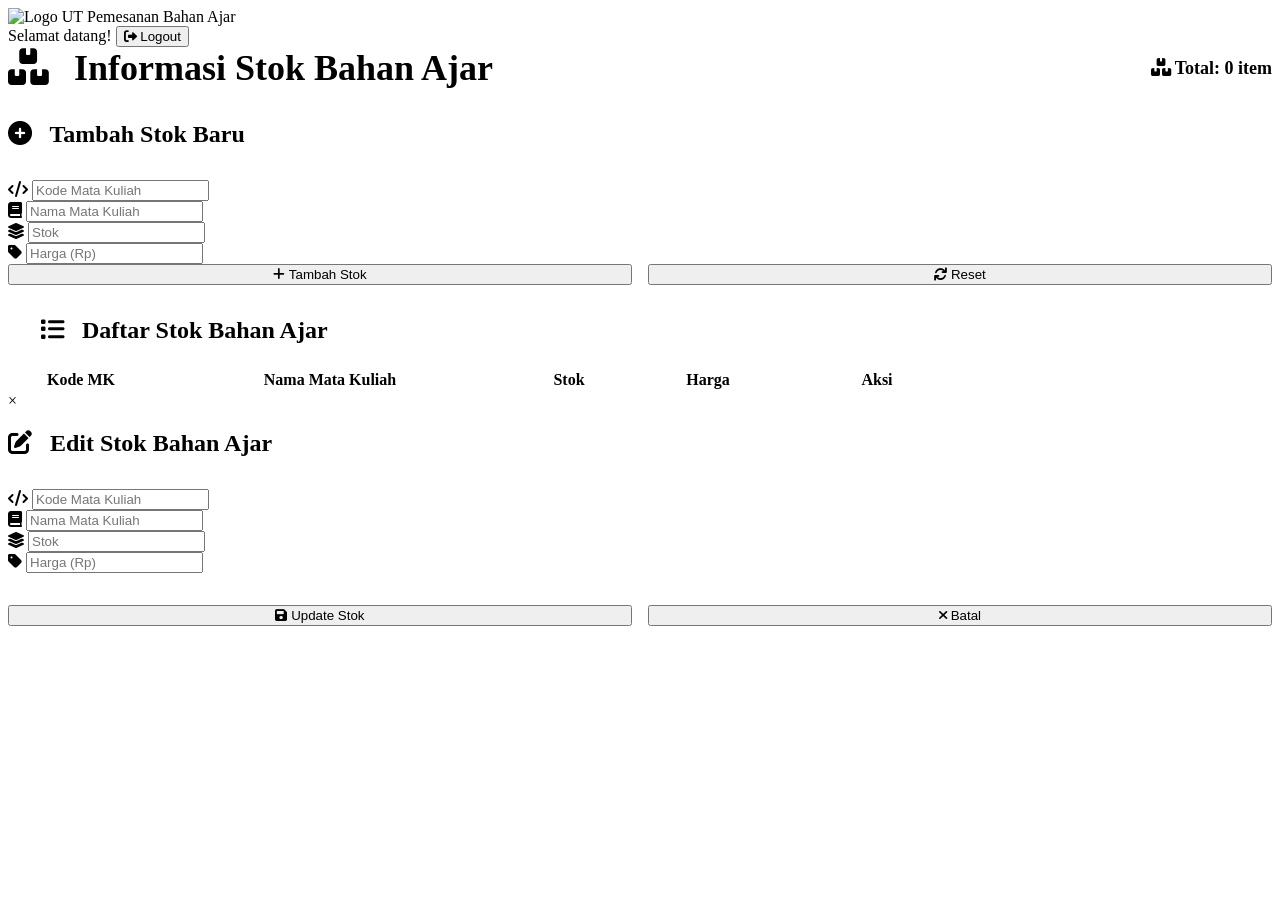
==== stok.html @ b4aaffbe "Create stok.html" ====
<!DOCTYPE html>
<html lang="id">
<head>
    <meta charset="UTF-8">
    <meta name="viewport" content="width=device-width, initial-scale=1.0">
    <title>Stok Bahan Ajar - Pemesanan Bahan Ajar</title>
    <link rel="stylesheet" href="css/style.css">
    <link href="https://fonts.googleapis.com/css2?family=Inter:wght@400;500;600;700;800&display=swap" rel="stylesheet">
    <link href="https://cdnjs.cloudflare.com/ajax/libs/font-awesome/6.0.0/css/all.min.css" rel="stylesheet">
</head>
<body>
    <nav class="navbar">
        <div class="nav-brand">
            <img src="assets/logo-ut.png" alt="Logo UT" class="nav-logo">
            <a href="dashboard.html" style="color: inherit; text-decoration: none;">
                <span>Pemesanan Bahan Ajar</span>
            </a>
        </div>
        <div class="nav-user">
            <span>Selamat datang!</span>
            <button class="btn-logout" onclick="logout()">
                <i class="fas fa-sign-out-alt"></i> Logout
            </button>
        </div>
    </nav>

    <div class="container">
        <div class="card" style="margin-bottom: 32px;">
            <div style="display: flex; justify-content: space-between; align-items: center; margin-bottom: 24px;">
                <h1 style="margin: 0; font-size: 2.25rem; color: var(--text-primary);">
                    <i class="fas fa-boxes" style="color: var(--primary-500); margin-right: 16px;"></i>
                    Informasi Stok Bahan Ajar
                </h1>
                <div id="totalStok" style="font-size: 18px; font-weight: 600; color: var(--text-secondary);">
                    <i class="fas fa-boxes"></i> Total: 0 item
                </div>
            </div>
        </div>

        <!-- Add Stock Section -->
        <div class="card">
            <h3 style="margin: 0 0 32px 0; color: var(--text-primary); font-size: 1.5rem;">
                <i class="fas fa-plus-circle" style="color: var(--secondary-500); margin-right: 12px;"></i>
                Tambah Stok Baru
            </h3>
            <form id="addStockForm">
                <div class="form-row">
                    <div class="input-group">
                        <i class="fas fa-code"></i>
                        <input type="text" id="kdMataKuliah" placeholder="Kode Mata Kuliah" required>
                    </div>
                    <div class="input-group">
                        <i class="fas fa-book"></i>
                        <input type="text" id="namaMataKuliah" placeholder="Nama Mata Kuliah" required>
                    </div>
                </div>
                <div class="form-row">
                    <div class="input-group">
                        <i class="fas fa-layer-group"></i>
                        <input type="number" id="stok" placeholder="Stok" min="0" required>
                    </div>
                    <div class="input-group">
                        <i class="fas fa-tag"></i>
                        <input type="number" id="harga" placeholder="Harga (Rp)" min="0" required>
                    </div>
                </div>
                <div style="display: flex; gap: 16px;">
                    <button type="submit" class="btn-primary" style="flex: 1;">
                        <i class="fas fa-plus"></i> Tambah Stok
                    </button>
                    <button type="reset" class="btn-secondary" style="flex: 1;">
                        <i class="fas fa-refresh"></i> Reset
                    </button>
                </div>
            </form>
        </div>

        <!-- Stock Table -->
        <div class="table-section">
            <div class="table-header" style="padding: 32px 32px 24px; border-bottom: 2px solid var(--border);">
                <h3 style="margin: 0; color: var(--text-primary); font-size: 1.5rem;">
                    <i class="fas fa-list" style="color: var(--primary-500); margin-right: 12px;"></i>
                    Daftar Stok Bahan Ajar
                </h3>
            </div>
            <div style="overflow-x: auto;">
                <table class="laporan-table">
                    <thead>
                        <tr>
                            <th style="width: 140px;">Kode MK</th>
                            <th style="width: 350px;">Nama Mata Kuliah</th>
                            <th style="width: 120px;">Stok</th>
                            <th style="width: 150px;">Harga</th>
                            <th style="width: 180px;">Aksi</th>
                        </tr>
                    </thead>
                    <tbody id="stockTableBody">
                    </tbody>
                </table>
            </div>
        </div>
    </div>

    <!-- Modal Edit Stok -->
    <div id="editModal" class="modal">
        <div class="modal-content">
            <span class="close" onclick="closeEditModal()">&times;</span>
            <h2 style="margin-bottom: 32px; color: var(--text-primary);">
                <i class="fas fa-edit" style="color: var(--primary-500); margin-right: 12px;"></i>
                Edit Stok Bahan Ajar
            </h2>
            <form id="editStockForm">
                <input type="hidden" id="editIndex">
                <div class="form-row">
                    <div class="input-group">
                        <i class="fas fa-code"></i>
                        <input type="text" id="editKdMataKuliah" placeholder="Kode Mata Kuliah" required>
                    </div>
                    <div class="input-group">
                        <i class="fas fa-book"></i>
                        <input type="text" id="editNamaMataKuliah" placeholder="Nama Mata Kuliah" required>
                    </div>
                </div>
                <div class="form-row">
                    <div class="input-group">
                        <i class="fas fa-layer-group"></i>
                        <input type="number" id="editStok" placeholder="Stok" min="0" required>
                    </div>
                    <div class="input-group">
                        <i class="fas fa-tag"></i>
                        <input type="number" id="editHarga" placeholder="Harga (Rp)" min="0" required>
                    </div>
                </div>
                <div style="display: flex; gap: 16px; margin-top: 32px;">
                    <button type="submit" class="btn-primary" style="flex: 1;">
                        <i class="fas fa-save"></i> Update Stok
                    </button>
                    <button type="button" class="btn-secondary" onclick="closeEditModal()" style="flex: 1;">
                        <i class="fas fa-times"></i> Batal
                    </button>
                </div>
            </form>
        </div>
    </div>

    <script src="js/script.js"></script>
    <script src="js/data.js"></script>
</body>
</html>
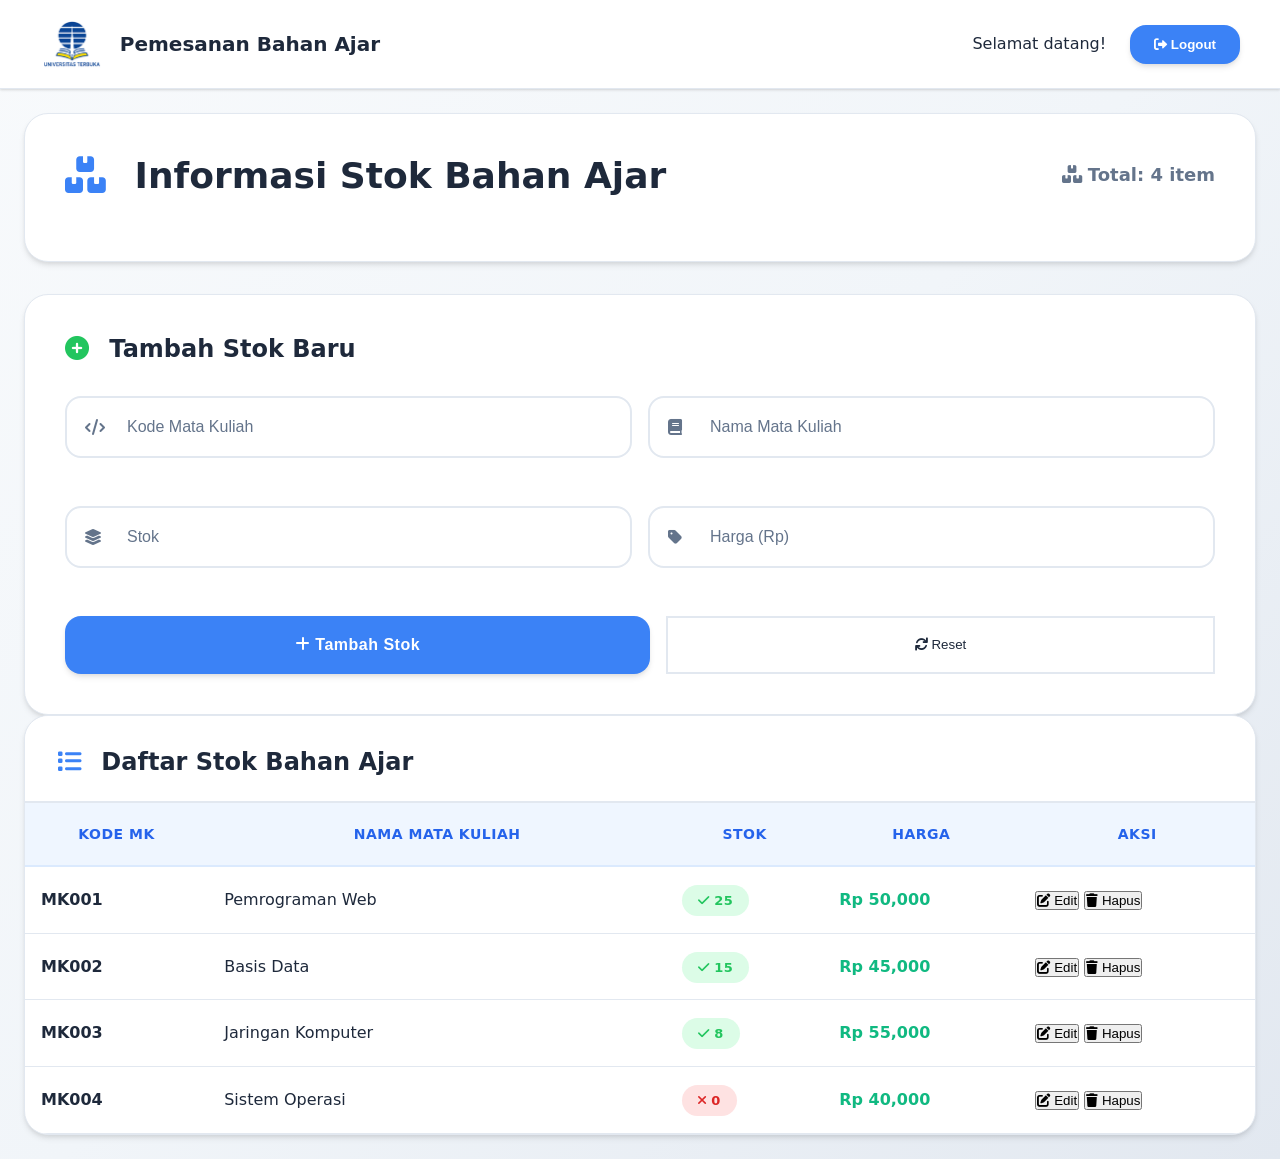
==== commit 01a08b3d: "Update stok.html" ====
--- a/stok.html
+++ b/stok.html
@@ -1,6 +1,7 @@
 <!DOCTYPE html>
 <html lang="id">
 <head>
+    <meta name="viewport" content="width=device-width, initial-scale=1.0, maximum-scale=1.0, user-scalable=no, viewport-fit=cover">
     <meta charset="UTF-8">
     <meta name="viewport" content="width=device-width, initial-scale=1.0">
     <title>Stok Bahan Ajar - Pemesanan Bahan Ajar</title>
--- a/css/style.css
+++ b/css/style.css
@@ -0,0 +1,1019 @@
+/* ========================================
+   MINIMALIS PASTEL DESIGN SYSTEM 2024
+   Soft Light Theme - Clean & Elegant
+   ======================================== */
+
+/* Reset & Base */
+* {
+    margin: 0;
+    padding: 0;
+    box-sizing: border-box;
+}
+
+:root {
+    --primary-50: #eff6ff;
+    --primary-100: #dbeafe;
+    --primary-500: #3b82f6;
+    --primary-600: #2563eb;
+    --secondary-50: #f0fdf4;
+    --secondary-100: #dcfce7;
+    --secondary-500: #22c55e;
+    --accent: #f8fafc;
+    --text-primary: #1e293b;
+    --text-secondary: #64748b;
+    --border: #e2e8f0;
+    --shadow-sm: 0 1px 3px 0 rgba(0, 0, 0, 0.1), 0 1px 2px 0 rgba(0, 0, 0, 0.06);
+    --shadow-md: 0 4px 6px -1px rgba(0, 0, 0, 0.1), 0 2px 4px -1px rgba(0, 0, 0, 0.06);
+    --shadow-lg: 0 10px 15px -3px rgba(0, 0, 0, 0.1), 0 4px 6px -2px rgba(0, 0, 0, 0.05);
+    --radius: 16px;
+    --radius-lg: 24px;
+}
+
+body {
+    font-family: 'Inter', -apple-system, BlinkMacSystemFont, 'Segoe UI', system-ui, sans-serif;
+    line-height: 1.6;
+    color: var(--text-primary);
+    background: linear-gradient(135deg, #f8fafc 0%, #f1f5f9 50%, #e2e8f0 100%);
+    min-height: 100vh;
+}
+
+.login-body {
+    background: linear-gradient(135deg, var(--primary-50) 0%, var(--accent) 50%, #f8f9ff 100%);
+}
+
+/* Typography */
+h1, h2, h3 {
+    font-weight: 700;
+    line-height: 1.2;
+}
+
+h1 { font-size: 2.5rem; }
+h2 { font-size: 2rem; }
+h3 { font-size: 1.5rem; }
+
+/* Navbar Minimalis */
+.navbar {
+    background: white;
+    border-bottom: 1px solid var(--border);
+    padding: 20px 40px;
+    display: flex;
+    justify-content: space-between;
+    align-items: center;
+    box-shadow: var(--shadow-sm);
+}
+
+.nav-brand {
+    display: flex;
+    align-items: center;
+    gap: 16px;
+    font-weight: 700;
+    font-size: 20px;
+    color: var(--text-primary);
+}
+
+.nav-logo {
+    height: 48px;
+}
+
+.nav-user {
+    display: flex;
+    align-items: center;
+    gap: 24px;
+}
+
+.btn-logout {
+    background: var(--primary-500);
+    color: white;
+    border: none;
+    padding: 12px 24px;
+    border-radius: var(--radius);
+    font-weight: 600;
+    cursor: pointer;
+    transition: all 0.2s;
+    box-shadow: var(--shadow-md);
+}
+
+.btn-logout:hover {
+    background: var(--primary-600);
+    transform: translateY(-1px);
+    box-shadow: var(--shadow-lg);
+}
+
+.container, .dashboard-container {
+    max-width: 1400px;
+    width: 100%;
+    padding: 40px 24px;
+    margin: 0 auto;
+    box-sizing: border-box;
+}
+
+@media (max-width: 768px) {
+    .container, .dashboard-container {
+        padding: 24px 20px;
+    }
+}
+
+@media (max-width: 480px) {
+    .container, .dashboard-container {
+        padding: 20px 16px;
+    }
+}
+
+/* Login Card - Responsive Perfect */
+.login-card {
+    background: white;
+    border-radius: var(--radius-lg);
+    padding: 64px 56px;
+    width: 100%;
+    max-width: 520px; /* Increased dari 480px */
+    box-shadow: var(--shadow-lg);
+    border: 1px solid var(--border);
+    position: relative;
+    overflow: hidden;
+    transition: all 0.3s ease;
+}
+
+/* Desktop Large */
+@media (min-width: 1200px) {
+    .login-card {
+        padding: 80px 72px; /* Bigger padding */
+        max-width: 600px;   /* Bigger width */
+    }
+    
+    .login-header h1 {
+        font-size: 2.5rem;  /* Bigger title */
+    }
+    
+    .logo-ut {
+        height: 100px;      /* Bigger logo */
+    }
+}
+
+/* Desktop Medium */
+@media (min-width: 992px) and (max-width: 1199px) {
+    .login-card {
+        padding: 72px 64px;
+        max-width: 560px;
+    }
+}
+
+/* Tablet */
+@media (min-width: 768px) and (max-width: 991px) {
+    .login-card {
+        padding: 56px 48px;
+        max-width: 500px;
+    }
+}
+
+/* Mobile Large */
+@media (min-width: 481px) and (max-width: 767px) {
+    .login-card {
+        padding: 48px 40px;
+        max-width: 460px;
+        margin: 24px;
+    }
+}
+
+/* Mobile Small */
+@media (max-width: 480px) {
+    .login-card {
+        padding: 40px 32px;
+        margin: 16px;
+        border-radius: 20px;
+    }
+    
+    .login-header h1 {
+        font-size: 1.875rem;
+    }
+    
+    .logo-ut {
+        height: 64px;
+    }
+    
+    .input-group input {
+        padding: 18px 18px 18px 56px;
+        font-size: 16px;
+    }
+    
+    .btn-login, .btn-primary {
+        padding: 18px;
+        font-size: 16px;
+    }
+}
+.logo-ut {
+    height: 80px;
+    margin-bottom: 32px;
+    display: block;
+    margin-left: auto;
+    margin-right: auto;
+}
+
+/* Login Typography Responsive */
+.login-header h1 {
+    font-size: 2.25rem;
+    font-weight: 800;
+    margin-bottom: 12px;
+    text-align: center;
+}
+
+.login-header p {
+    color: var(--text-secondary);
+    font-size: 1.125rem;
+    text-align: center;
+    margin-bottom: 48px;
+    line-height: 1.6;
+}
+
+@media (min-width: 1200px) {
+    .login-header h1 {
+        font-size: 2.75rem;
+    }
+    
+    .login-header p {
+        font-size: 1.25rem;
+    }
+}
+
+/* Input Minimalis */
+.input-group {
+    position: relative;
+    margin-bottom: 24px;
+}
+
+.input-group i {
+    position: absolute;
+    left: 20px;
+    top: 50%;
+    transform: translateY(-50%);
+    color: var(--text-secondary);
+    z-index: 2;
+}
+
+.input-group input {
+    width: 100%;
+    padding: 20px 20px 20px 60px;
+    border: 2px solid var(--border);
+    border-radius: var(--radius);
+    font-size: 16px;
+    font-weight: 500;
+    background: white;
+    transition: all 0.2s;
+    color: var(--text-primary);
+}
+
+.input-group input:focus {
+    outline: none;
+    border-color: var(--primary-500);
+    box-shadow: 0 0 0 4px rgba(59, 130, 246, 0.1);
+    transform: translateY(-1px);
+}
+
+.input-group input::placeholder {
+    color: var(--text-secondary);
+}
+
+/* Buttons Minimalis */
+.btn-login, .btn-primary, .btn-search {
+    width: 100%;
+    padding: 20px;
+    background: var(--primary-500);
+    color: white;
+    border: none;
+    border-radius: var(--radius);
+    font-size: 16px;
+    font-weight: 600;
+    cursor: pointer;
+    transition: all 0.2s;
+    box-shadow: var(--shadow-md);
+    text-transform: none;
+    letter-spacing: 0.5px;
+}
+
+.btn-login:hover, .btn-primary:hover, .btn-search:hover {
+    background: var(--primary-600);
+    transform: translateY(-2px);
+    box-shadow: var(--shadow-lg);
+}
+
+.btn-secondary {
+    background: white;
+    color: var(--text-primary);
+    border: 2px solid var(--border);
+}
+
+.btn-secondary:hover {
+    background: var(--accent);
+    transform: translateY(-1px);
+}
+
+/* Link Buttons */
+.login-links {
+    margin-top: 32px;
+    display: flex;
+    flex-direction: column;
+    gap: 16px;
+}
+
+.link-btn {
+    background: none;
+    border: 2px solid transparent;
+    color: var(--primary-500);
+    cursor: pointer;
+    padding: 16px 24px;
+    border-radius: var(--radius);
+    font-size: 15px;
+    font-weight: 600;
+    transition: all 0.2s;
+    display: flex;
+    align-items: center;
+    gap: 12px;
+    text-decoration: none;
+}
+
+.link-btn:hover {
+    background: var(--primary-50);
+    border-color: var(--primary-100);
+    transform: translateY(-1px);
+    box-shadow: var(--shadow-md);
+}
+
+/* Dashboard Greeting */
+.greeting-section {
+    text-align: center;
+    margin-bottom: 64px;
+    padding: 48px 0;
+    background: white;
+    border-radius: var(--radius-lg);
+    box-shadow: var(--shadow-md);
+}
+
+.greeting-section h1 {
+    background: linear-gradient(135deg, var(--primary-500), var(--secondary-500));
+    -webkit-background-clip: text;
+    -webkit-text-fill-color: transparent;
+    background-clip: text;
+    font-size: 3rem;
+    margin-bottom: 16px;
+}
+
+/* Menu Grid Minimalis */
+.menu-grid {
+    display: grid;
+    grid-template-columns: repeat(auto-fit, minmax(340px, 1fr));
+    gap: 32px;
+}
+
+.menu-card {
+    background: white;
+    border-radius: var(--radius-lg);
+    padding: 48px 40px;
+    cursor: pointer;
+    transition: all 0.3s cubic-bezier(0.4, 0, 0.2, 1);
+    border: 1px solid var(--border);
+    box-shadow: var(--shadow-sm);
+    position: relative;
+    overflow: hidden;
+}
+
+.menu-card::before {
+    content: '';
+    position: absolute;
+    top: 0;
+    left: 0;
+    right: 0;
+    height: 4px;
+    background: linear-gradient(90deg, var(--primary-500), var(--secondary-500));
+}
+
+.menu-card:hover {
+    transform: translateY(-8px);
+    box-shadow: var(--shadow-lg);
+    border-color: var(--primary-100);
+}
+
+.menu-card i {
+    font-size: 64px;
+    background: linear-gradient(135deg, var(--primary-500), var(--secondary-500));
+    -webkit-background-clip: text;
+    -webkit-text-fill-color: transparent;
+    background-clip: text;
+    margin-bottom: 24px;
+    display: block;
+}
+
+.menu-card h3 {
+    color: var(--text-primary);
+    font-size: 26px;
+    font-weight: 700;
+    margin-bottom: 16px;
+}
+
+.menu-card p {
+    color: var(--text-secondary);
+    font-size: 16px;
+    line-height: 1.6;
+}
+
+/* Cards & Tables */
+.card {
+    background: white;
+    border-radius: var(--radius-lg);
+    padding: 40px;
+    box-shadow: var(--shadow-md);
+    border: 1px solid var(--border);
+}
+
+.table-section {
+    background: white;
+    border-radius: var(--radius-lg);
+    overflow: hidden;
+    box-shadow: var(--shadow-md);
+    border: 1px solid var(--border);
+}
+
+.laporan-table {
+    width: 100%;
+    border-collapse: collapse;
+}
+
+.laporan-table th {
+    background: var(--primary-50);
+    color: var(--primary-600);
+    padding: 20px 16px;
+    font-weight: 600;
+    font-size: 14px;
+    text-transform: uppercase;
+    letter-spacing: 0.5px;
+    border-bottom: 2px solid var(--primary-100);
+}
+
+.laporan-table td {
+    padding: 20px 16px;
+    border-bottom: 1px solid var(--border);
+}
+
+.laporan-table tbody tr:hover {
+    background: var(--primary-50);
+}
+
+/* Progress Bars */
+.progress-container {
+    background: var(--accent);
+    border-radius: var(--radius);
+    padding: 24px;
+    margin: 32px 0;
+    border: 1px solid var(--border);
+}
+
+.progress-bar {
+    height: 12px;
+    background: var(--border);
+    border-radius: 8px;
+    overflow: hidden;
+}
+
+.progress-fill {
+    height: 100%;
+    background: linear-gradient(90deg, var(--secondary-500), var(--secondary-500));
+    border-radius: 8px;
+    transition: width 0.8s ease;
+}
+
+/* Badge */
+.badge {
+    padding: 8px 16px;
+    border-radius: 20px;
+    font-size: 13px;
+    font-weight: 600;
+    text-transform: uppercase;
+    letter-spacing: 0.3px;
+}
+
+.badge.in-stock {
+    background: var(--secondary-100);
+    color: var(--secondary-500);
+}
+
+.badge.out-of-stock {
+    background: #fee2e2;
+    color: #dc2626;
+}
+
+/* Modal Minimalis */
+.modal {
+    display: none;
+    position: fixed;
+    z-index: 2000;
+    left: 0;
+    top: 0;
+    width: 100%;
+    height: 100%;
+    background: rgba(0,0,0,0.5);
+}
+
+.modal-content {
+    background: white;
+    margin: 8% auto;
+    padding: 48px;
+    border-radius: var(--radius-lg);
+    width: 90%;
+    max-width: 600px;
+    max-height: 85vh;
+    overflow-y: auto;
+    box-shadow: var(--shadow-lg);
+    border: 1px solid var(--border);
+    animation: modalSlideIn 0.3s ease;
+}
+
+@keyframes modalSlideIn {
+    from { transform: translateY(-20px); opacity: 0; }
+    to { transform: translateY(0); opacity: 1; }
+}
+
+.close {
+    position: absolute;
+    right: 24px;
+    top: 24px;
+    font-size: 28px;
+    font-weight: 600;
+    cursor: pointer;
+    color: var(--text-secondary);
+    width: 40px;
+    height: 40px;
+    border-radius: 50%;
+    display: flex;
+    align-items: center;
+    justify-content: center;
+    transition: all 0.2s;
+}
+
+.close:hover {
+    background: var(--accent);
+    color: var(--text-primary);
+}
+
+/* Form Row */
+.form-row {
+    display: grid;
+    grid-template-columns: 1fr 1fr;
+    gap: 20px;
+    margin-bottom: 24px;
+}
+
+@media (max-width: 768px) {
+    .form-row {
+        grid-template-columns: 1fr;
+    }
+    
+    .menu-grid {
+        grid-template-columns: 1fr;
+        gap: 24px;
+    }
+    
+    .container, .dashboard-container {
+        padding: 40px 20px;
+    }
+    
+    .login-card {
+        padding: 48px 32px;
+        margin: 20px;
+    }
+}
+
+/* Custom Alert Minimalis */
+.custom-alert {
+    position: fixed;
+    top: 24px;
+    right: 24px;
+    padding: 20px 28px;
+    border-radius: var(--radius);
+    color: white;
+    font-weight: 600;
+    z-index: 3000;
+    box-shadow: var(--shadow-lg);
+    display: flex;
+    align-items: center;
+    gap: 16px;
+    max-width: 400px;
+    animation: slideInRight 0.3s ease;
+}
+
+@keyframes slideInRight {
+    from { transform: translateX(100%); opacity: 0; }
+    to { transform: translateX(0); opacity: 1; }
+}
+
+.alert-success { background: var(--secondary-500); }
+.alert-error { background: #ef4444; }
+.alert-info { background: var(--primary-500); }
+/* Detail Items */
+.detail-item {
+    display: flex;
+    align-items: center;
+    padding: 20px;
+    background: var(--accent);
+    border-radius: var(--radius);
+    border: 1px solid var(--border);
+    font-size: 16px;
+}
+
+.detail-item i {
+    font-size: 20px;
+}
+
+.status-icon {
+    font-size: 28px !important;
+}
+
+/* Table Header */
+.table-header {
+    background: white;
+    border-radius: var(--radius-lg) var(--radius-lg) 0 0;
+}
+/* ========================================
+   MONITORING PROGRESS DO - CARD LAYOUT
+   100% NO CROPPING - PERFECT RESPONSIVE
+   ======================================== */
+
+/* Monitoring Cards Container */
+.monitoring-cards {
+    display: grid;
+    grid-template-columns: repeat(auto-fill, minmax(350px, 1fr));
+    gap: 24px;
+    margin: 40px 0;
+}
+
+.monitoring-card {
+    background: white;
+    border-radius: var(--radius-lg);
+    padding: 32px;
+    border: 1px solid var(--border);
+    box-shadow: var(--shadow-sm);
+    transition: all 0.3s ease;
+    border-left: 5px solid var(--primary-500);
+    overflow: hidden;
+}
+
+.monitoring-card:hover {
+    transform: translateY(-4px);
+    box-shadow: var(--shadow-lg);
+    border-color: var(--primary-100);
+}
+
+.card-header {
+    display: flex;
+    justify-content: space-between;
+    align-items: center;
+    margin-bottom: 24px;
+    padding-bottom: 20px;
+    border-bottom: 2px solid var(--border);
+}
+
+.card-title {
+    font-size: 16px;
+    font-weight: 700;
+    color: var(--text-primary);
+    display: flex;
+    align-items: center;
+    gap: 12px;
+}
+
+.card-icon {
+    width: 48px;
+    height: 48px;
+    border-radius: 12px;
+    display: flex;
+    align-items: center;
+    justify-content: center;
+    font-size: 20px;
+    color: white;
+}
+
+.do-sent .card-icon { background: #fef3c7; color: #d97706; }
+.do-shipping .card-icon { background: #dbeafe; color: #2563eb; }
+.do-delivered .card-icon { background: #dcfce7; color: #059669; }
+
+.card-content {
+    display: flex;
+    flex-direction: column;
+    gap: 16px;
+}
+
+.detail-row {
+    display: flex;
+    justify-content: space-between;
+    align-items: center;
+    padding: 12px 0;
+    border-bottom: 1px solid #f1f5f9;
+}
+
+.detail-row:last-child {
+    border-bottom: none;
+}
+
+.detail-label {
+    color: var(--text-secondary);
+    font-size: 14px;
+    font-weight: 500;
+}
+
+.detail-value {
+    font-weight: 700;
+    color: var(--text-primary);
+    font-size: 15px;
+}
+
+.progress-row {
+    margin-top: 20px;
+}
+
+.progress-label {
+    display: flex;
+    justify-content: space-between;
+    margin-bottom: 12px;
+    font-size: 14px;
+    color: var(--text-secondary);
+}
+
+.status-badge {
+    padding: 6px 16px;
+    border-radius: 20px;
+    font-size: 12px;
+    font-weight: 700;
+    text-transform: uppercase;
+    letter-spacing: 0.5px;
+    display: inline-flex;
+    align-items: center;
+    gap: 6px;
+}
+
+.status-sent { background: #fef3c7; color: #d97706; }
+.status-shipping { background: #dbeafe; color: #2563eb; }
+.status-delivered { background: #dcfce7; color: #059669; }
+
+/* Mobile Perfect */
+@media (max-width: 768px) {
+    .monitoring-cards {
+        grid-template-columns: 1fr;
+        gap: 20px;
+    }
+    
+    .card-header {
+        flex-direction: column;
+        align-items: flex-start;
+        gap: 16px;
+    }
+    
+    .detail-row {
+        flex-direction: column;
+        align-items: flex-start;
+        gap: 8px;
+    }
+    
+    .detail-value {
+        font-size: 16px;
+    }
+}
+/* ========================================
+   RESPONSIVE PERFECT - ANDROID + DESKTOP
+   ZERO CROPPING - ALL SCREEN SIZES
+   ======================================== */
+
+/* Universal Container Fix */
+.container, .dashboard-container {
+    max-width: 100%;
+    width: 100%;
+    padding: 24px;
+    margin: 0 auto;
+    box-sizing: border-box;
+}
+
+/* Viewport Fix */
+@viewport {
+    width: device-width;
+}
+
+/* Modal Responsive Perfect */
+.modal {
+    padding: 20px;
+    box-sizing: border-box;
+}
+
+.modal-content {
+    width: 90vw;
+    max-width: 1200px;
+    max-height: 90vh;
+    margin: 5vh auto;
+    padding: 32px;
+    overflow-y: auto;
+    overflow-x: hidden;
+    box-sizing: border-box;
+}
+
+/* Navbar Mobile */
+@media (max-width: 768px) {
+    .navbar {
+        padding: 16px 20px;
+        flex-wrap: wrap;
+    }
+    
+    .nav-brand {
+        font-size: 18px;
+    }
+    
+    .nav-user {
+        gap: 16px;
+    }
+    
+    .btn-logout {
+        padding: 10px 20px;
+        font-size: 14px;
+    }
+}
+
+/* Container Padding Mobile */
+@media (max-width: 480px) {
+    .container, .dashboard-container {
+        padding: 16px 12px;
+    }
+}
+
+/* Cards Responsive */
+.menu-grid, .stats-grid, .monitoring-cards {
+    grid-template-columns: repeat(auto-fill, minmax(280px, 1fr));
+    gap: 20px;
+}
+
+@media (max-width: 480px) {
+    .menu-grid, .stats-grid, .monitoring-cards {
+        grid-template-columns: 1fr;
+        gap: 16px;
+    }
+}
+
+/* Login Card Mobile */
+@media (max-width: 480px) {
+    .login-card {
+        padding: 32px 24px;
+        margin: 16px;
+        border-radius: 20px;
+    }
+    
+    .login-header h1 {
+        font-size: 1.75rem;
+    }
+    
+    .input-group input {
+        padding: 16px 16px 16px 56px;
+        font-size: 16px; /* Prevent zoom */
+    }
+    
+    .btn-login, .btn-primary {
+        padding: 16px;
+        font-size: 16px;
+    }
+}
+
+/* Table Mobile Cards */
+@media (max-width: 768px) {
+    .table-wrapper {
+        display: block;
+        overflow-x: auto;
+        -webkit-overflow-scrolling: touch;
+        scrollbar-width: thin;
+    }
+    
+    .laporan-table {
+        min-width: 700px;
+    }
+}
+
+/* Form Row Mobile */
+.form-row {
+    grid-template-columns: 1fr;
+    gap: 16px;
+}
+
+@media (min-width: 481px) {
+    .form-row {
+        grid-template-columns: 1fr 1fr;
+    }
+}
+
+/* Detail Grid Mobile */
+.detail-grid {
+    grid-template-columns: 1fr;
+    gap: 16px;
+}
+
+@media (min-width: 481px) {
+    .detail-grid {
+        grid-template-columns: repeat(auto-fit, minmax(250px, 1fr));
+    }
+}
+
+/* Progress Container Mobile */
+.progress-container {
+    padding: 24px 20px;
+}
+
+@media (max-width: 480px) {
+    .progress-container {
+        padding: 20px 16px;
+    }
+    
+    .status-header {
+        flex-direction: column;
+        gap: 12px;
+        align-items: flex-start;
+    }
+}
+
+/* Modal Mobile */
+@media (max-width: 480px) {
+    .modal-content {
+        margin: 10px;
+        width: calc(100% - 20px);
+        padding: 32px 24px;
+        border-radius: 16px;
+    }
+    
+    .close {
+        right: 16px;
+        top: 16px;
+        font-size: 24px;
+    }
+}
+
+/* Typography Mobile */
+@media (max-width: 480px) {
+    h1 { font-size: 1.875rem; }
+    h2 { font-size: 1.5rem; }
+    h3 { font-size: 1.25rem; }
+    
+    .greeting-section h1 {
+        font-size: 2rem;
+    }
+}
+
+/* Button Mobile */
+@media (max-width: 480px) {
+    .btn-small {
+        padding: 8px 12px;
+        font-size: 12px;
+    }
+    
+    .link-btn {
+        padding: 14px 20px;
+        font-size: 14px;
+    }
+}
+
+/* Custom Alert Mobile */
+@media (max-width: 480px) {
+    .custom-alert {
+        left: 12px;
+        right: 12px;
+        max-width: none;
+        transform: none;
+    }
+}
+
+/* iOS Safari Fix */
+@supports (-webkit-touch-callout: none) {
+    .input-group input {
+        font-size: 16px; /* Prevent zoom */
+    }
+    
+    * {
+        -webkit-tap-highlight-color: transparent;
+    }
+}
+
+/* Android Chrome Fix */
+@supports not (-webkit-touch-callout: none) {
+    .table-wrapper {
+        -webkit-overflow-scrolling: touch;
+    }
+}
+.login-container {
+    min-height: 100vh;
+    display: flex;
+    align-items: center;
+    justify-content: center;
+    padding: 80px 40px; /* Bigger padding desktop */
+    max-width: 1400px;
+    margin: 0 auto;
+}
+
+@media (max-width: 768px) {
+    .login-container {
+        padding: 60px 24px;
+    }
+}
+
+@media (max-width: 480px) {
+    .login-container {
+        padding: 40px 20px;
+    }
+}
